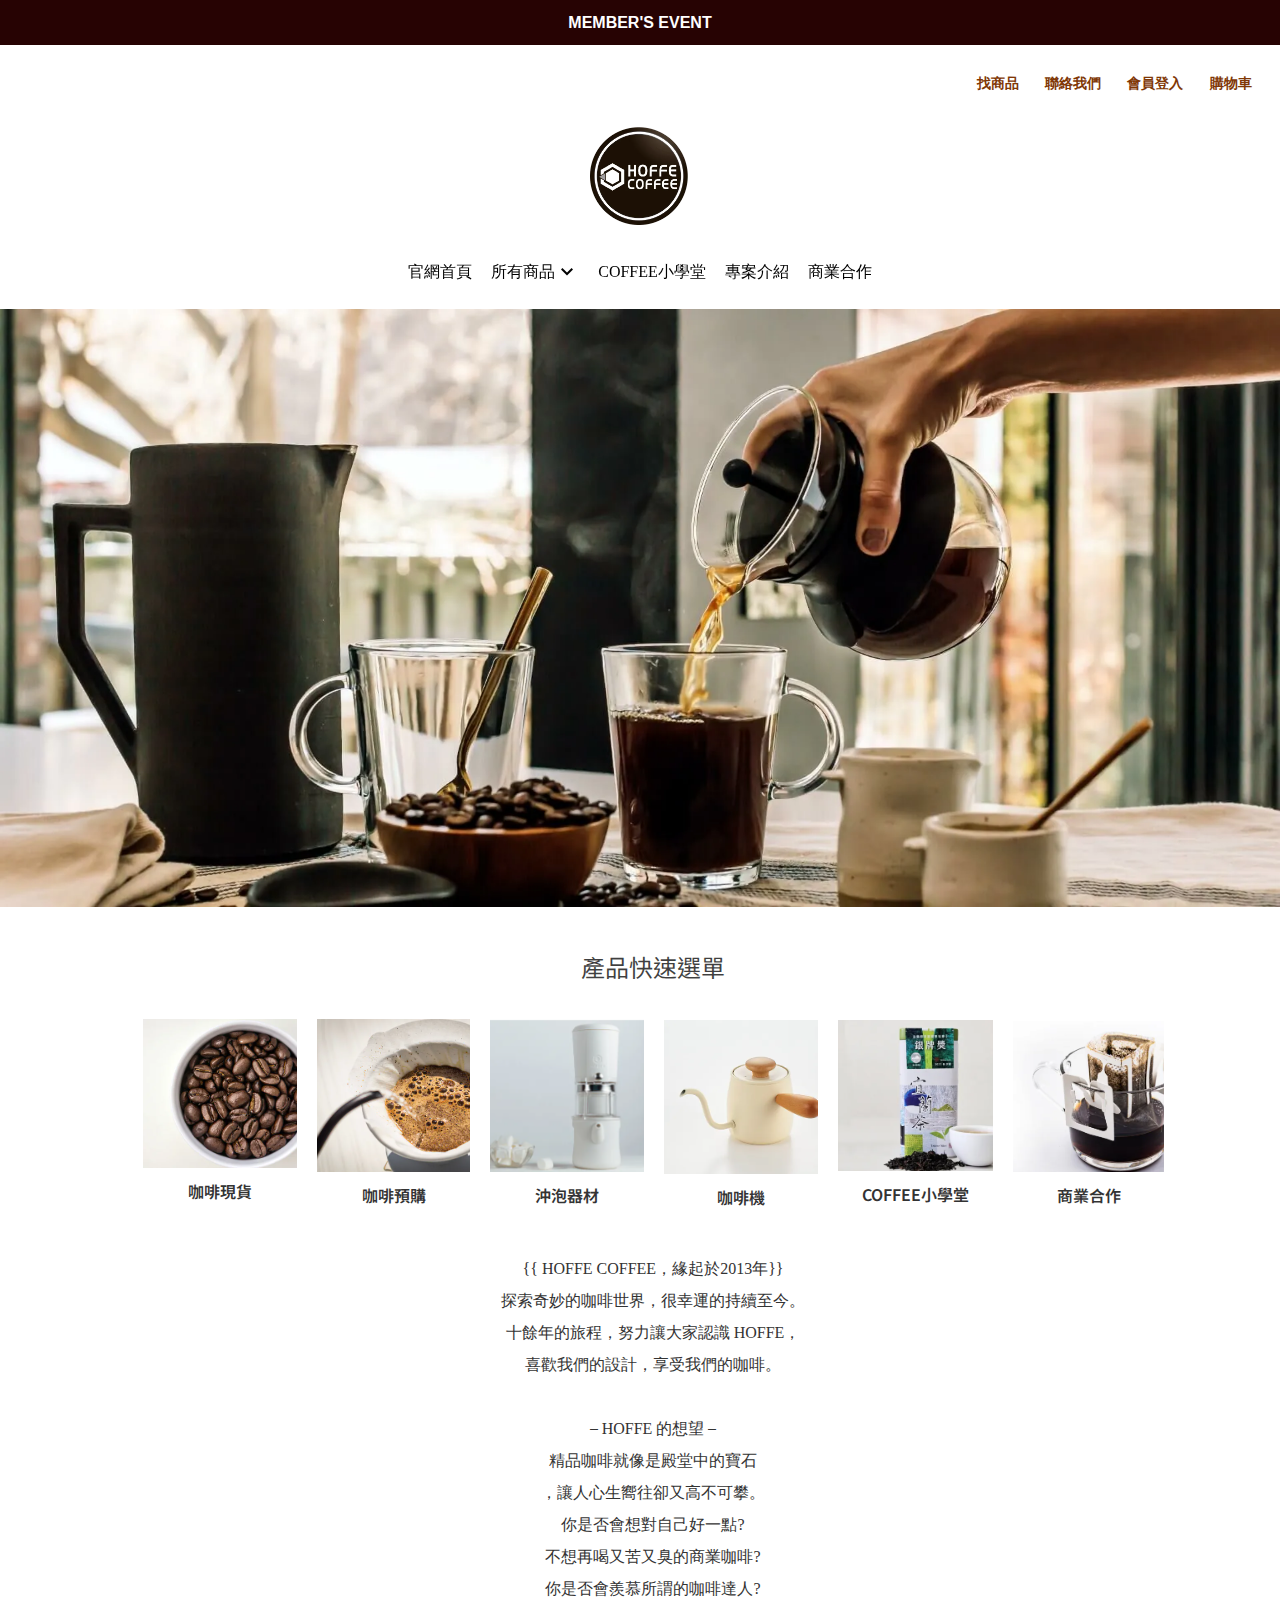
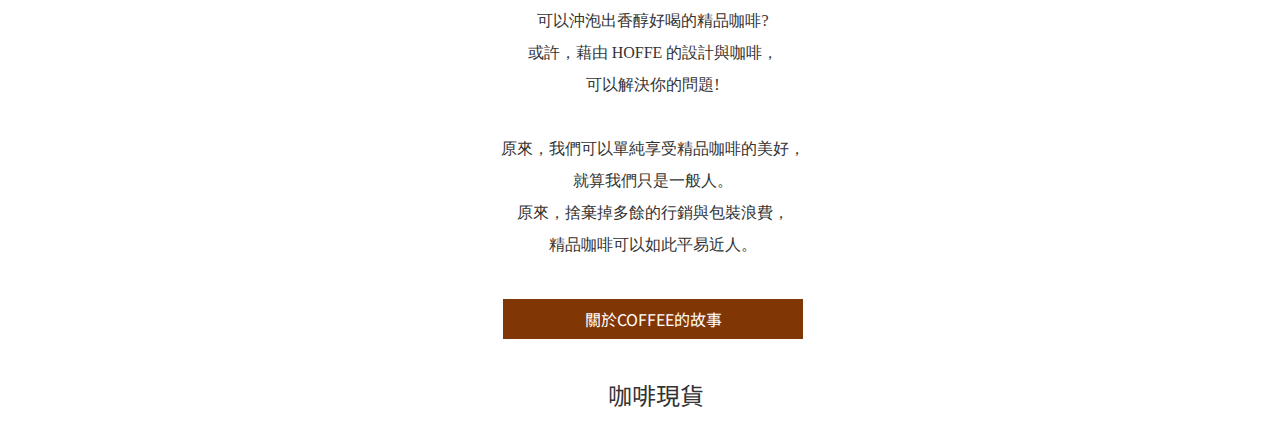
==== index.html @ bcc12827 "update" ====
<!DOCTYPE html>
<html lang="en">
<head>
  <meta charset="UTF-8">
  <meta name="viewport" content="width=device-width, initial-scale=1.0">
  <title>project</title>
  <link rel="stylesheet" href="css/reset.css">
  <link rel="stylesheet" href="css/index.css">
  <link rel="stylesheet" href="https://fonts.googleapis.com/css2?family=Material+Symbols+Outlined:opsz,wght,FILL,GRAD@20,400,0,0" />
  <link rel="preconnect" href="https://fonts.googleapis.com">
  <link rel="preconnect" href="https://fonts.gstatic.com" crossorigin>
  <link href="https://fonts.googleapis.com/css2?family=Noto+Sans+TC:wght@100..900&display=swap" rel="stylesheet">
</head>
<body>
  <div class="bannerInfo">
    <div class="infoBoxA">
    <div class="infoBox">
      <div class="text">
        <H1>
          <span class="textInfo">MEMBER'S EVENT</span>
        </H1>
      </div>
    </div>
</div>
  <div class="bannerContainer">
    <div class="textBox">
      <div class="text">
        <ul class="nav">
          <li>
            <a href="#">
              <span>找商品</span>
            </a>
          </li>
          <li>
            <a href="#">
              <span>聯絡我們</span>
            </a>
          </li>
          <li>
            <a href="#">
              <span>會員登入</span>
            </a>
          </li>
          <li>
            <a href="">
              <span>購物車</span>
            </a>
          </li>
        </ul>
      </div>
    </div>
</div>
<div class="logoContainer"><img src="img/logo.png"></div>
<section class="panels">
  <div class="sectionContainer">
     <ul class="drop-down-menu">
        <li><a href="#">官網首頁</a>
        </li>
        <li><a href="#">
          <span>所有商品</span>
          <span class="material-symbols-outlined">
            keyboard_arrow_down
          </span></a>
          <ul>
            <li><a href="#">咖啡現貨</a>
            </li>
            <li><a href="#">咖啡預購</a>
            </li>
            <li><a href="#">沖泡器材</a>
            </li>
            <li><a href="#">咖啡機</a>
            </li>
        </ul>
        </li>
        <li><a href="#">COFFEE小學堂</a>
        </li>
        <li><a href="#">專案介紹</a>
        </li>
        <li><a href="#">商業合作</a>
        </li>
    </ul>
  </div>
  <div class="carousel">
    <img id="displayedImage" src="img/2160x.webp" alt="圖片讀取中">
  </div>
  <section class="sectionCategory">
    <div class="categoryContainer">
      <h2 class="categoryTitle">產品快速選單</h2>
    </div>
    <div class="categoryItemContainer">
      <a class="categoryItem" href="">
        <div class="categoryItemLogo">
          <img src="/img/categoryLogo1.png">
          <p>咖啡現貨</p>
        </div>
      </a>
      <a class="categoryItem" href="">
        <div class="categoryItemLogo">
          <img src="/img/categoryLogo2.png">
          <p>咖啡預購</p>
        </div>
      </a>
      <a class="categoryItem" href="">
        <div class="categoryItemLogo">
          <img src="/img/categoryLogo3.png">
          <p>沖泡器材</p>
        </div>
      </a>
      <a class="categoryItem" href="">
        <div class="categoryItemLogo">
          <img src="/img/categoryLogo4.png">
          <p>咖啡機</p>
        </div>
      </a>
      <a class="categoryItem" href="">
        <div class="categoryItemLogo">
          <img src="/img/categoryLogo5.png">
          <p>COFFEE小學堂</p>
        </div>
      </a>
      <a class="categoryItem" href="">
        <div class="categoryItemLogo">
          <img src="/img/categoryLogo6.png">
          <p>商業合作</p>
        </div>
      </a>
    </div>
  </section>
  <section class="sectionCategory">
    <div class="text">
      <p>
        {{ HOFFE COFFEE，緣起於2013年}}
      </p>
      <p>
        探索奇妙的咖啡世界，很幸運的持續至今。
      </p>
      <p>十餘年的旅程，努力讓大家認識 HOFFE，</p>
      <p>喜歡我們的設計，享受我們的咖啡。</p>
      <p>&nbsp</p>
      <p>
        <strong>
        ⎯ HOFFE 的想望 ⎯
        </strong>
    </p>
      <p>精品咖啡就像是殿堂中的寶石</p>
      <p>，讓人心生嚮往卻又高不可攀。</p>
      <p>你是否會想對自己好一點?</p>
      <p>不想再喝又苦又臭的商業咖啡?</p>
      <p>你是否會羨慕所謂的咖啡達人?</p>
      <p>可以沖泡出香醇好喝的精品咖啡?</p>
      <p>或許，藉由 HOFFE 的設計與咖啡，</p>
      <p>可以解決你的問題!</p>
      <p>&nbsp</p>
      <p>原來，我們可以單純享受精品咖啡的美好，</p>
      <p>就算我們只是一般人。</p>
      <p>原來，捨棄掉多餘的行銷與包裝浪費，</p>
      <p>精品咖啡可以如此平易近人。</p>
    </div>
    <div class="textButtonContainer">
      <a class="textButton"
      href="https://www.hoffecoffee.com/pages/about-hoffe-coffee">
        關於COFFEE的故事
      </a>
    </div>
  </section>
  <section class="sectionProduct">
    <p class="productTitle">
      咖啡現貨
    </p>
  </section>
</section>
<script src="js/func01.js"></script>
</body>
</html>
---- css/index.css ----
body{
  color:var(--page-text, #333);
  font-size:calc(16px * var(--font-size-paragraph, 1));
  box-sizing: border-box;
}
.bannerContainer{
  background-color: white;
  width:100%;
  display: flex;
  align-items: center;
}
.bannerBox{
  width:100%;
  height:70%;
  display: flex;
  justify-content: center;   
  align-items: center;
}
.infoBox{
    position: fixed;
    width:100%;
    height: 5vh;
    display: flex;
    justify-content: center;   
    align-items: center;
    background-color: #270303;
}
.infoBoxA{
    width:100%;
    height: 5vh;
    display: flex;
    justify-content: center;   
    align-items: center;
    background-color: #270303;
}
.textBox{
  width:100%;
  height:70%;
  display: flex;
  justify-content: end;   
  align-items: center;
}
.text{
  text-align: center;
}
.textInfo{
  color:white;
  font-size: 1em;
  font-weight: 700;
  font-family: 'arial', sans-serif;
}
H1{
  margin-block-start: 0.67em;
  margin-block-end: 0.67em;
}
H2{
  margin-block-start: 0.67em;
  margin-block-end: 0.67em;
}
.textA{
  color:#999999;
  font-size: 3.5em;
  font-weight: 700;
  font-family: 'arial', sans-serif;
}
.textB{
  color:#ff8b00;
  font-family: 'arial', sans-serif;
  font-size: 2.9em;
  font-weight: 700;
}
.panels{
display: flex;
flex-direction: column;
}
.sectionContainer{
  padding:1em 0em;
  width: 100%;
  display: flex;
  justify-content: center;
  align-items: center;
}
.nav{
  display: flex;
}
.nav>li>a{
  padding: 0 0.75em;
  line-height: 2.5em;
  font-size:1.1em;
  font-weight: 700;
  color: rgba(102, 102, 102, 0.85);
  text-decoration:none;
}
.nav>li>a>span:hover{
  color:rgb(202, 138, 0);
}
#displayedImage{
  display: flex;
  justify-content: center;
  background-color: rgb(66, 36, 36);
  width:100%;
  height:100%;
}
.text > p{
  margin-bottom: 1em;
}
.nav>li>a>span{
  color: #803705;
  font-size:14px;
}
.logoContainer{
  text-align: center;
}
.iconContainer{
  display: flex;
  align-items: center;
}
.drop-down-menu{
  width:100%;
  height:70%;
  display: flex;
  justify-content: center;   
  align-items: center;
}
.drop-down-menu>li>a{
  padding:0.6em;
  color:black;
  display: flex;
  align-items: center;
}
.drop-down-menu>li>a:hover{
  color:#803705;
}
ul.drop-down-menu ul {
  width:100%;
  opacity: 0;
  position: absolute; 
  background-color: white;
  padding: 20px;
  line-height:2.5em;
  max-height: 0;
  transition: 0.3s;
}
ul.drop-down-menu li {
  position: relative; 
}
ul.drop-down-menu li:hover > ul {
  opacity: 1;
  max-height: 300px;
}
.sectionCategory{
  width: 100%;
  display:flex;
  flex-direction: column;
  padding:13px;
}
.categoryContainer{
  padding:15px 15px 5px 15px;
}
.categoryTitle{
  text-align: center;
  font-family: "Noto Sans TC", sans-serif;
  font-size: 24px;
  font-weight:400;
  margin: 20px;
  color: rgba(0, 0, 0, 0.753);
}
.categoryItemContainer{
  box-sizing: border-box;
  width:100%;
  display:flex;
  justify-content: center;
  margin: auto;
  padding:5px;
}
.categoryItemContainer > a{
  padding:10px;
}
.categoryItemLogo{
  display: flex;
  flex-direction: column;
  text-align: center;
}
.categoryItemLogo > p{
  padding:15px 0px 0px;
  font-family: "Noto Sans TC", sans-serif;
  font-weight:600;
}
.text{
  display: flex;
  justify-content: center;
  flex-direction: column;
  padding:15px;
}
.textButtonContainer{
  display:flex;
  justify-content: center;
  padding:15px;
}
.textButton{
  display:flex;
  justify-content: center;
  background-color: #803705;
  color: white;
  width:300px;
  height:40px;
  align-items: center;
  cursor: pointer;
  font-family: "Noto Sans TC", sans-serif;
  font-size: calc(1rem * var(--font-size-paragraph, 1));
}
.textButton:hover{
  background-color: white;
  border: 1px solid #803705;
  color: #803705;
  cursor: pointer;
  font-family: "Noto Sans TC", sans-serif;
}
.sectionProduct{
  display: flex;
  justify-content: center;
}
.productTitle{
  font-family: "Noto Sans TC", sans-serif;
  font-size: calc(1.5rem * var(--font-size-title, 1));
  display: flex;
  align-items: center;
}
.sectionProduct{
  padding:1em 1em;
  width: 100%;
  display: flex;
  align-items: center;
}
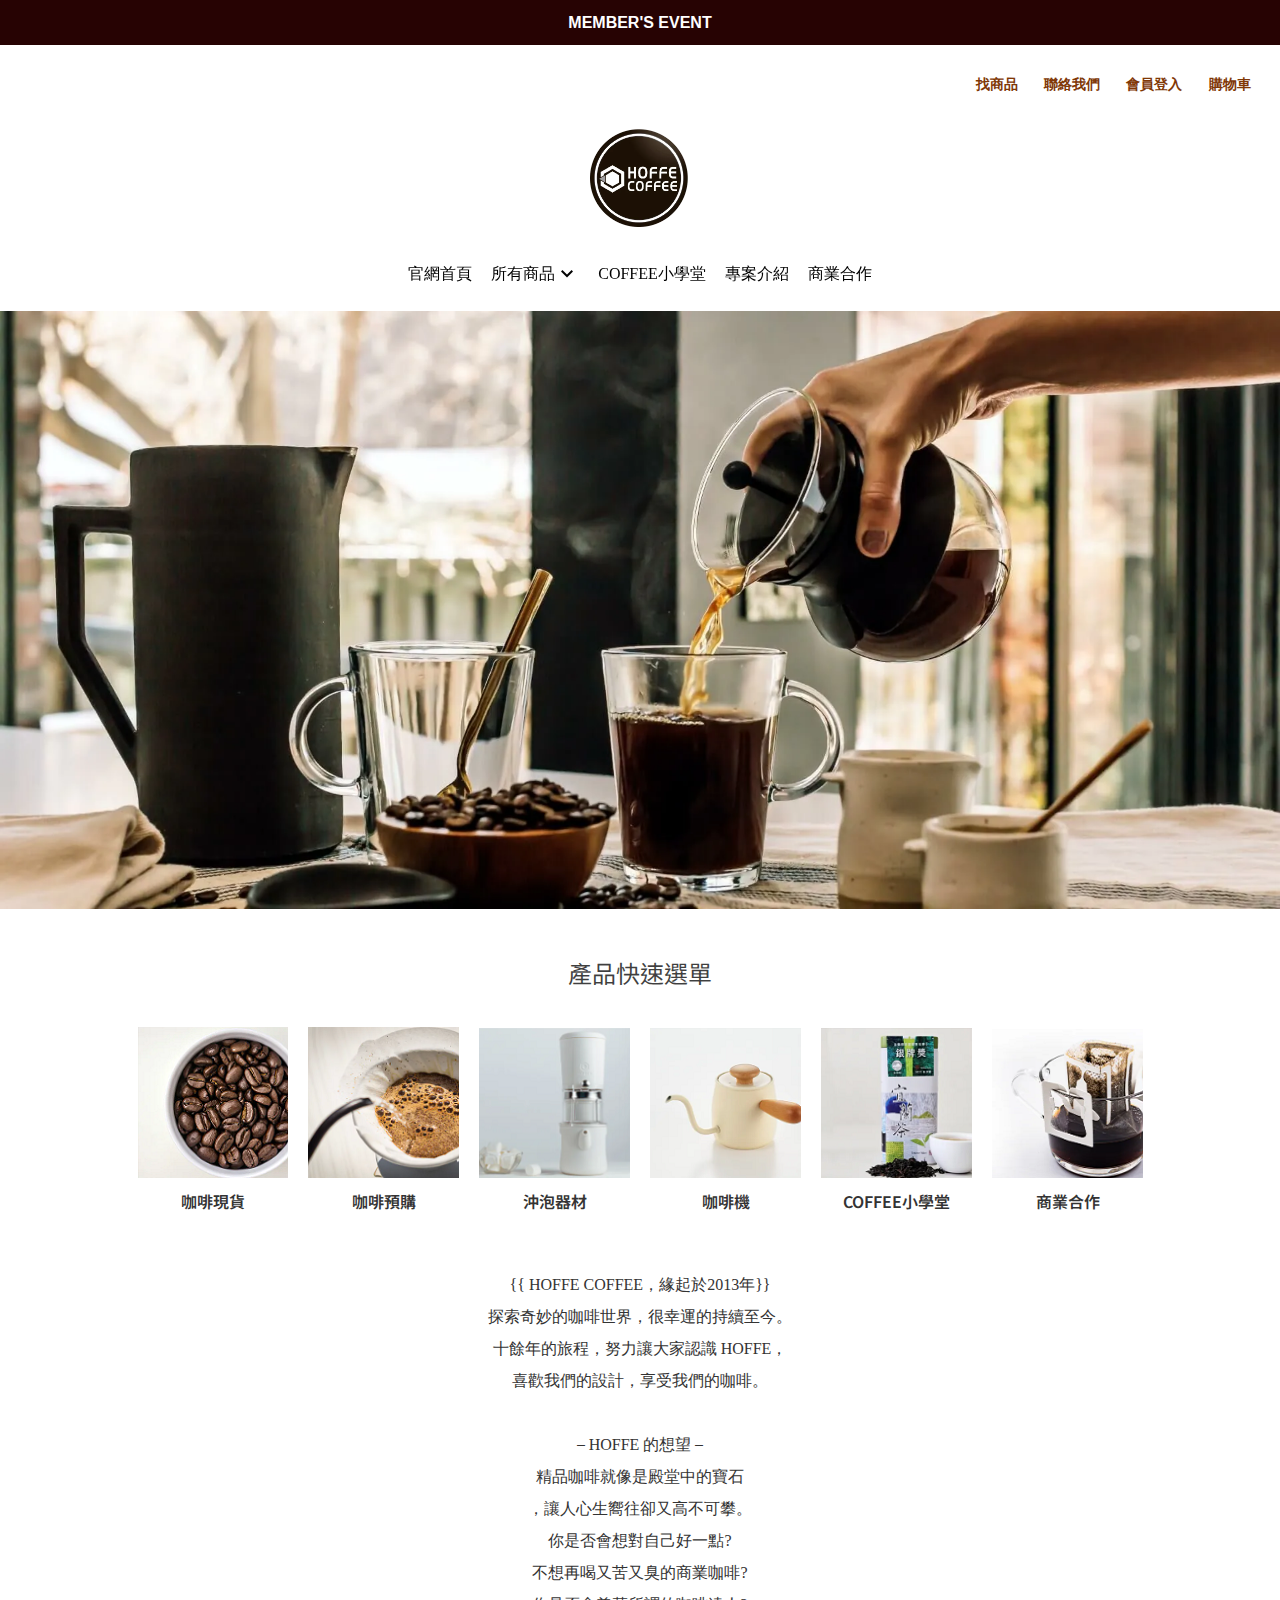
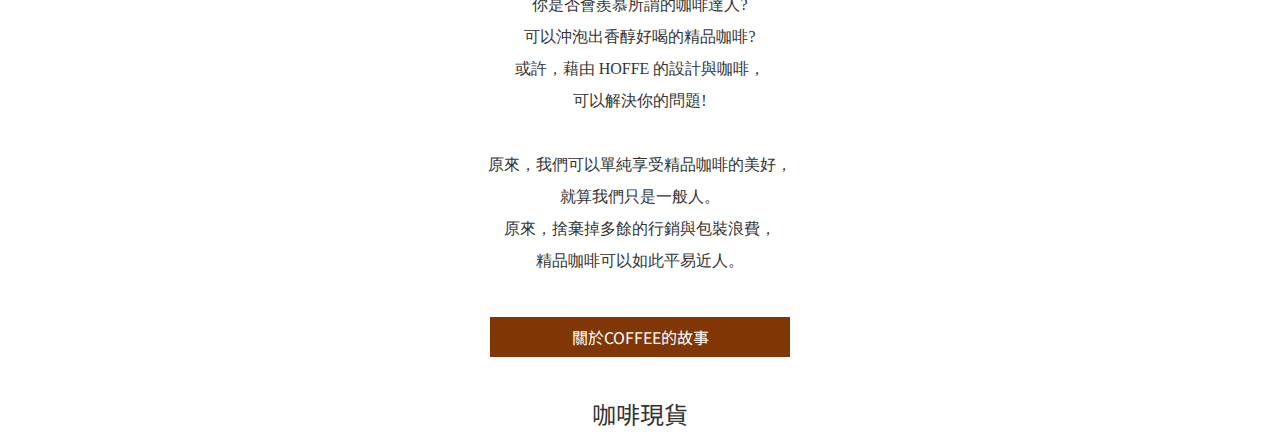
==== commit 2441e163: "update" ====
--- a/index.html
+++ b/index.html
@@ -12,8 +12,7 @@
   <link href="https://fonts.googleapis.com/css2?family=Noto+Sans+TC:wght@100..900&display=swap" rel="stylesheet">
 </head>
 <body>
-  <div class="bannerInfo">
-    <div class="infoBoxA">
+    <div class="bannerInfo">
     <div class="infoBox">
       <div class="text">
         <H1>
--- a/css/index.css
+++ b/css/index.css
@@ -1,7 +1,9 @@
+* {
+  box-sizing: border-box;
+}
 body{
   color:var(--page-text, #333);
   font-size:calc(16px * var(--font-size-paragraph, 1));
-  box-sizing: border-box;
 }
 .bannerContainer{
   background-color: white;
@@ -16,22 +18,22 @@
   justify-content: center;   
   align-items: center;
 }
+.bannerInfo{
+  width:100%;
+  height: 5vh;
+  display: flex;
+  justify-content: center;   
+  align-items: center;
+  background-color: #270303;
+}
 .infoBox{
-    position: fixed;
-    width:100%;
-    height: 5vh;
-    display: flex;
-    justify-content: center;   
-    align-items: center;
-    background-color: #270303;
-}
-.infoBoxA{
-    width:100%;
-    height: 5vh;
-    display: flex;
-    justify-content: center;   
-    align-items: center;
-    background-color: #270303;
+  width:100%;
+  position: fixed;
+  height: 5vh;
+  display: flex;
+  justify-content: center;   
+  align-items: center;
+  background-color: #270303;
 }
 .textBox{
   width:100%;
@@ -155,23 +157,22 @@
   padding:13px;
 }
 .categoryContainer{
-  padding:15px 15px 5px 15px;
+  padding-top:15px;
 }
 .categoryTitle{
   text-align: center;
   font-family: "Noto Sans TC", sans-serif;
   font-size: 24px;
   font-weight:400;
-  margin: 20px;
+  margin-top: 1em;
   color: rgba(0, 0, 0, 0.753);
 }
 .categoryItemContainer{
-  box-sizing: border-box;
   width:100%;
   display:flex;
   justify-content: center;
   margin: auto;
-  padding:5px;
+  padding:1em;
 }
 .categoryItemContainer > a{
   padding:10px;
@@ -180,6 +181,14 @@
   display: flex;
   flex-direction: column;
   text-align: center;
+  width: 100%;
+  height: 100%;
+}
+.categoryItemLogo >img{
+  width:100%;
+  height: 100%;
+  object-fit: cover;
+  object-position: center center;
 }
 .categoryItemLogo > p{
   padding:15px 0px 0px;
@@ -190,12 +199,12 @@
   display: flex;
   justify-content: center;
   flex-direction: column;
-  padding:15px;
+  padding:1em;
 }
 .textButtonContainer{
   display:flex;
   justify-content: center;
-  padding:15px;
+  padding:1em;
 }
 .textButton{
   display:flex;
@@ -231,4 +240,30 @@
   width: 100%;
   display: flex;
   align-items: center;
+}
+@media (max-width: 768px){
+body{
+    color:var(--page-text, #333);
+    font-size:calc(12px * var(--font-size-paragraph, 1));
+}
+.categoryItemContainer{
+  display:grid;
+  grid-template-columns: 30% 30% 30%;
+  margin: auto;
+  padding:1em;
+}
+.categoryItemContainer > a{
+  padding:0px;
+}
+}
+@media (max-width: 991px){
+}
+@media (max-width: 1200px){
+.categoryItemLogo{
+    display: flex;
+    flex-direction: column;
+    text-align: center;
+    width: 80%;
+    height: 80%;
+  }
 }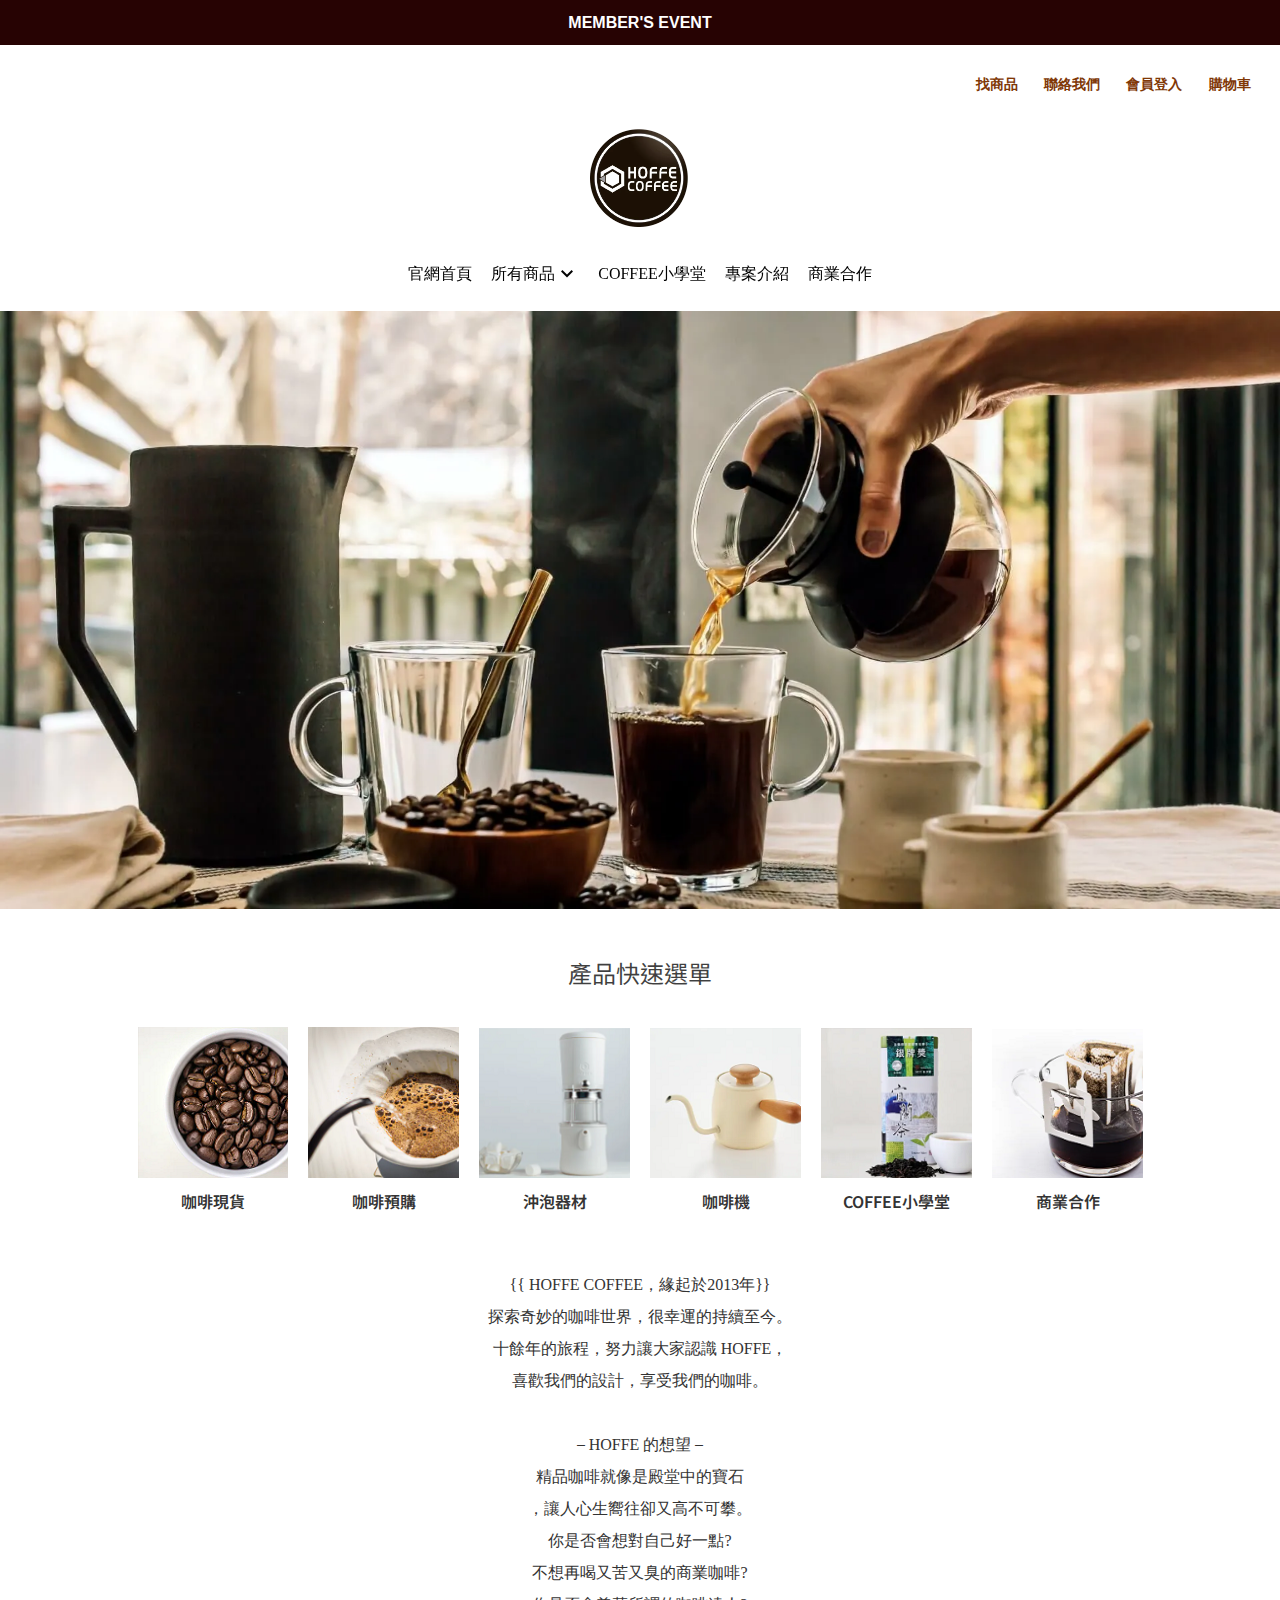
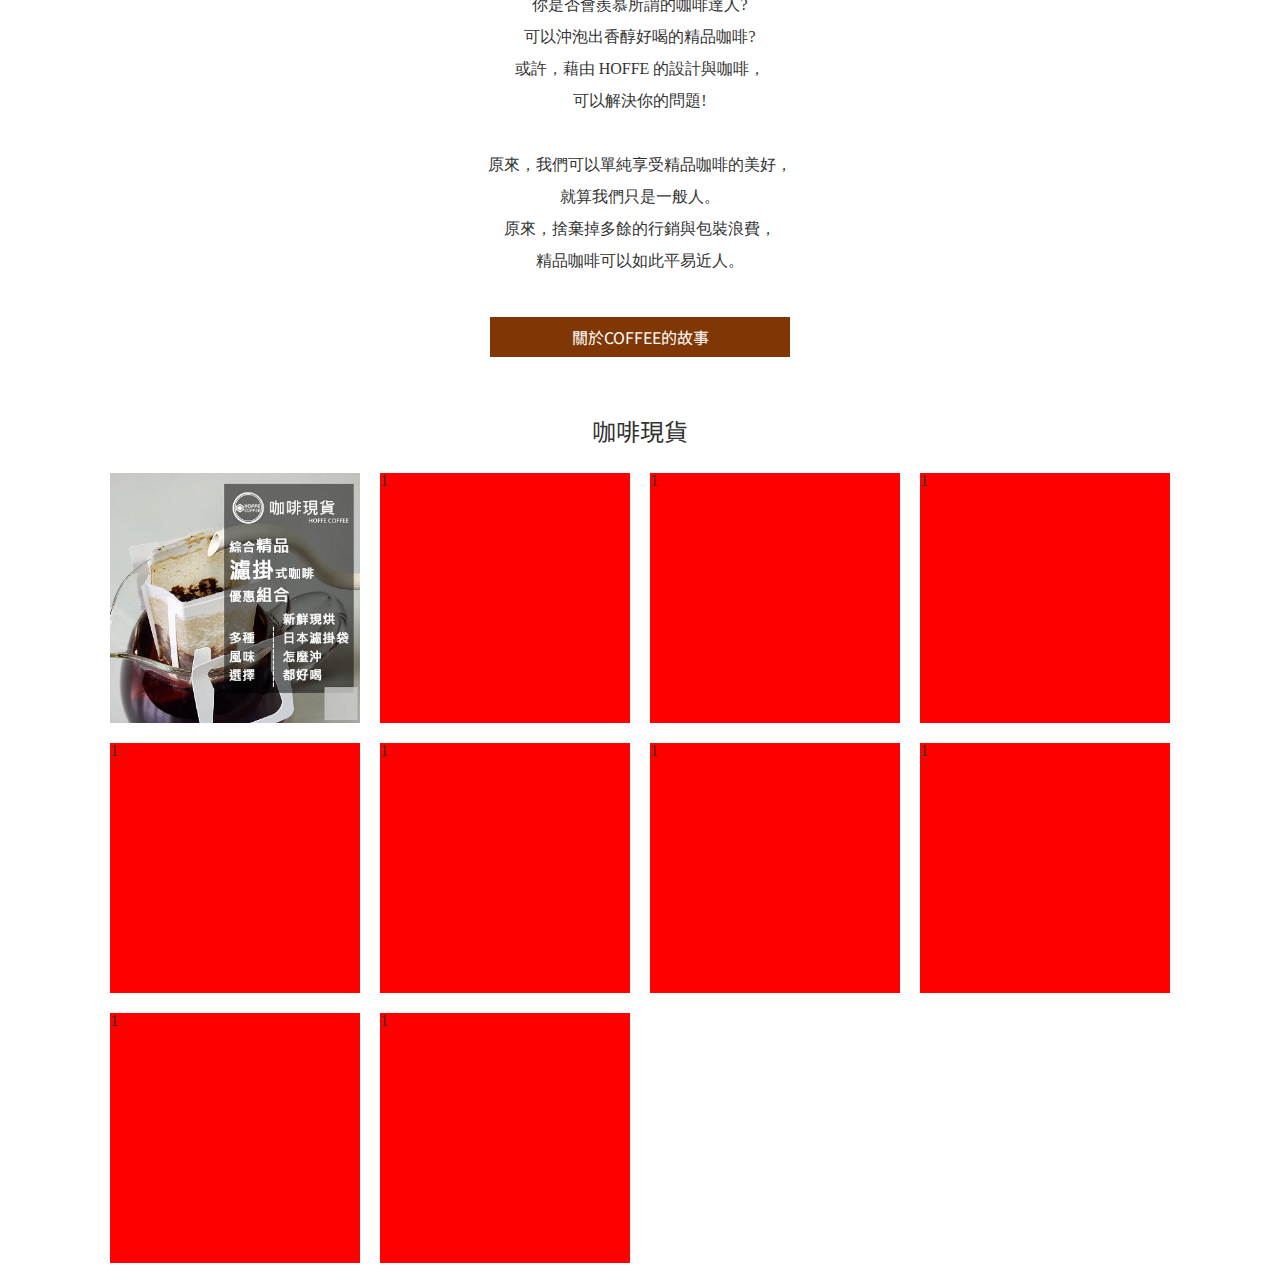
==== commit a4adc80e: "update" ====
--- a/index.html
+++ b/index.html
@@ -89,37 +89,37 @@
     <div class="categoryItemContainer">
       <a class="categoryItem" href="">
         <div class="categoryItemLogo">
-          <img src="/img/categoryLogo1.png">
+          <img src="img/categoryLogo1.png">
           <p>咖啡現貨</p>
         </div>
       </a>
       <a class="categoryItem" href="">
         <div class="categoryItemLogo">
-          <img src="/img/categoryLogo2.png">
+          <img src="img/categoryLogo2.png">
           <p>咖啡預購</p>
         </div>
       </a>
       <a class="categoryItem" href="">
         <div class="categoryItemLogo">
-          <img src="/img/categoryLogo3.png">
+          <img src="img/categoryLogo3.png">
           <p>沖泡器材</p>
         </div>
       </a>
       <a class="categoryItem" href="">
         <div class="categoryItemLogo">
-          <img src="/img/categoryLogo4.png">
+          <img src="img/categoryLogo4.png">
           <p>咖啡機</p>
         </div>
       </a>
       <a class="categoryItem" href="">
         <div class="categoryItemLogo">
-          <img src="/img/categoryLogo5.png">
+          <img src="img/categoryLogo5.png">
           <p>COFFEE小學堂</p>
         </div>
       </a>
       <a class="categoryItem" href="">
         <div class="categoryItemLogo">
-          <img src="/img/categoryLogo6.png">
+          <img src="img/categoryLogo6.png">
           <p>商業合作</p>
         </div>
       </a>
@@ -166,6 +166,21 @@
     <p class="productTitle">
       咖啡現貨
     </p>
+    <div class="productList">
+      <div class="productItem">
+        <img src="/img/product1.png">
+      </div>
+      <div class="productItem">1</div>
+      <div class="productItem">1</div>
+      <div class="productItem">1</div>
+      <div class="productItem">1</div>
+      <div class="productItem">1</div>
+      <div class="productItem">1</div>
+      <div class="productItem">1</div>
+      <div class="productItem">1</div>
+      <div class="productItem">1</div>
+    </div>
+
   </section>
 </section>
 <script src="js/func01.js"></script>
--- a/css/index.css
+++ b/css/index.css
@@ -234,12 +234,33 @@
   font-size: calc(1.5rem * var(--font-size-title, 1));
   display: flex;
   align-items: center;
+  padding:20px;
 }
 .sectionProduct{
   padding:1em 1em;
   width: 100%;
   display: flex;
   align-items: center;
+  flex-direction: column;
+  padding:13px;
+}
+.productList{
+  max-width: 1080px;;
+  margin:auto;
+  display:flex;
+  flex-direction: row;
+  flex-wrap:wrap;
+}
+.productItem{
+  width:250px;
+  background-color: red;
+  height: 250px;
+  margin:10px;
+  cursor: pointer;
+}
+.productItem > img {
+  width:100%;
+  height: 100%;
 }
 @media (max-width: 768px){
 body{
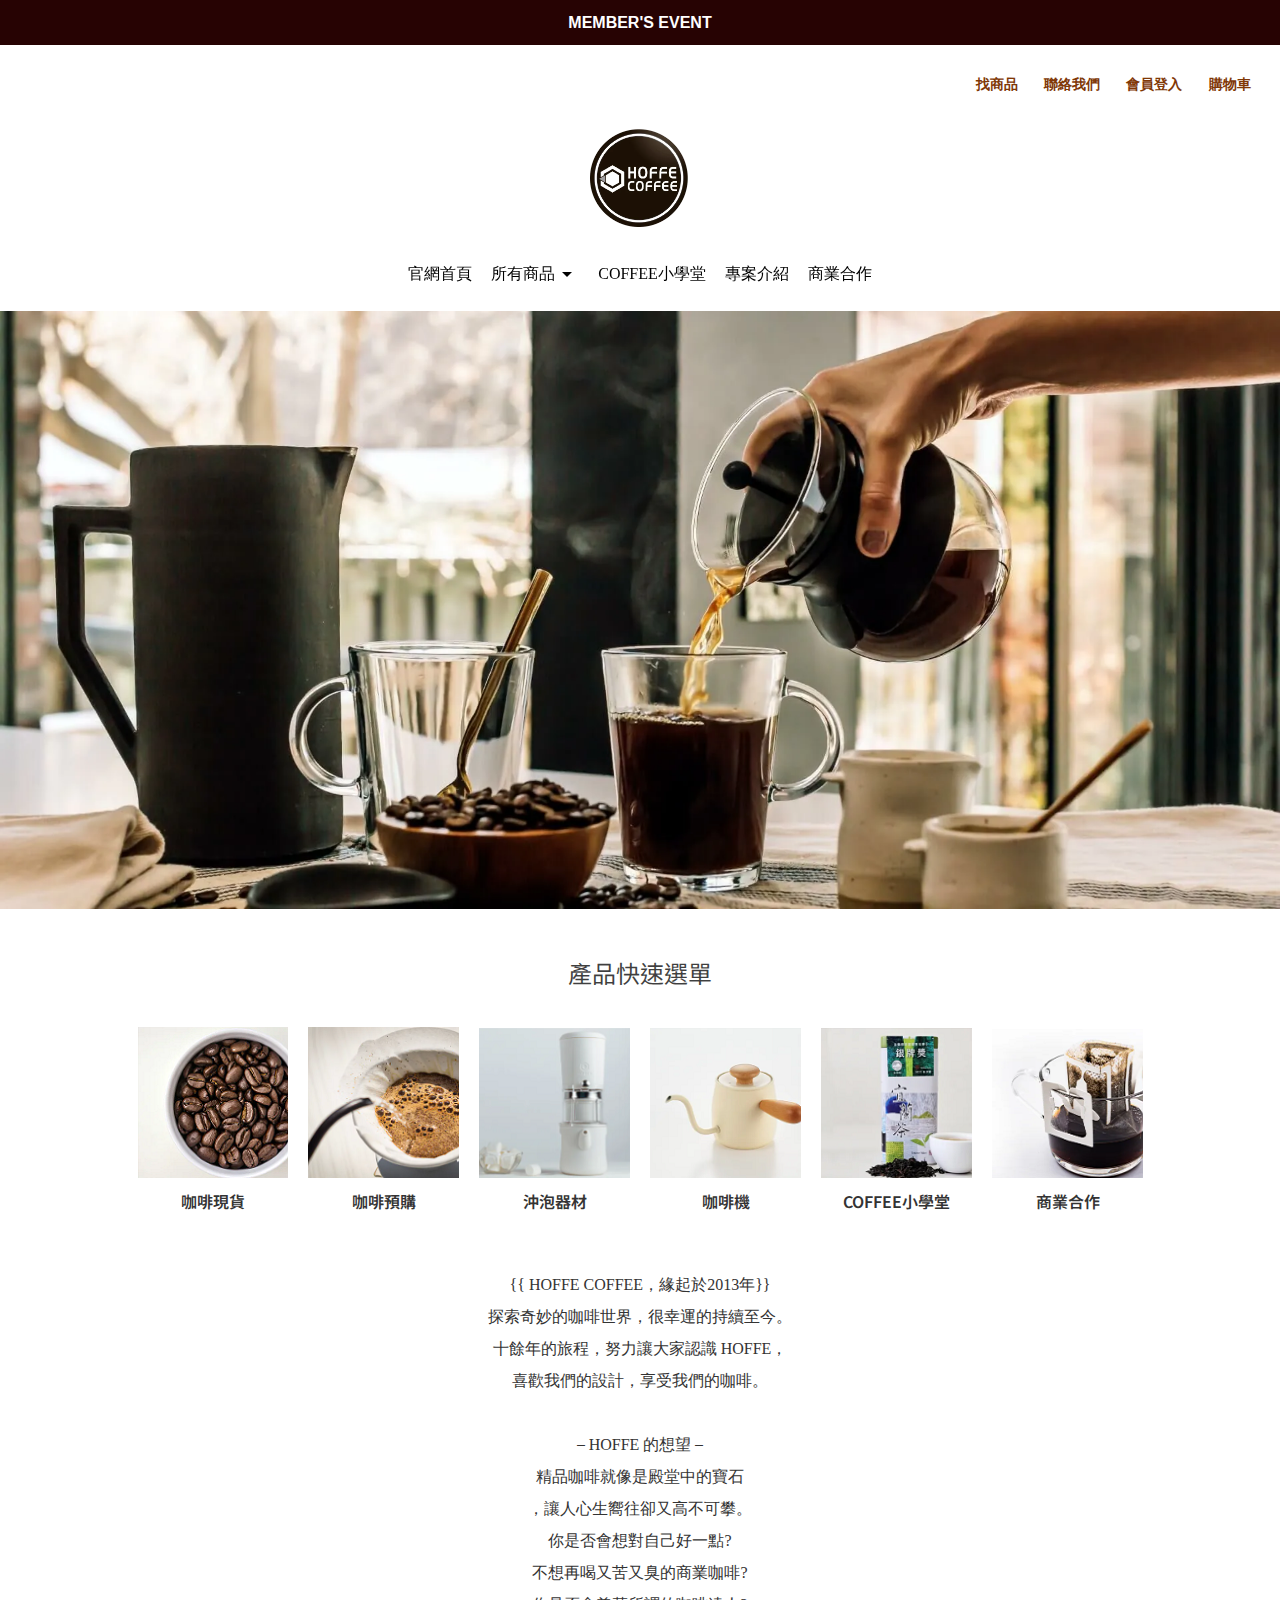
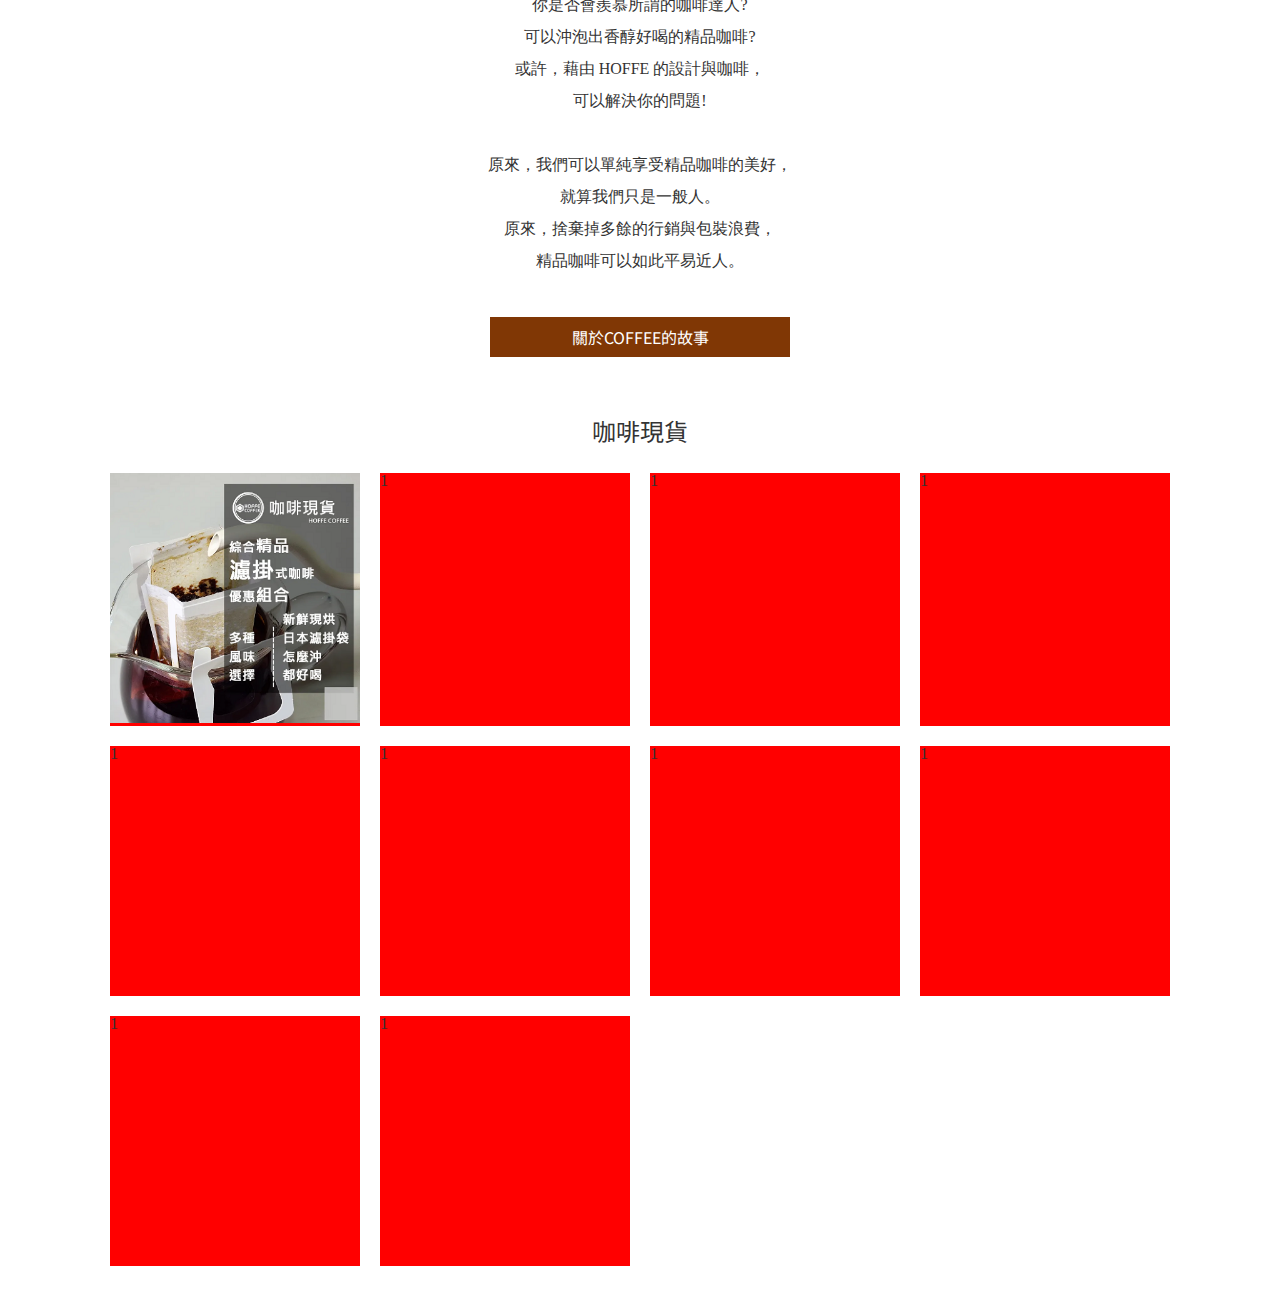
==== commit e50be71d: "update" ====
--- a/index.html
+++ b/index.html
@@ -6,7 +6,7 @@
   <title>project</title>
   <link rel="stylesheet" href="css/reset.css">
   <link rel="stylesheet" href="css/index.css">
-  <link rel="stylesheet" href="https://fonts.googleapis.com/css2?family=Material+Symbols+Outlined:opsz,wght,FILL,GRAD@20,400,0,0" />
+  <link rel="stylesheet" href="https://fonts.googleapis.com/css2?family=Material+Symbols+Outlined:opsz,wght,FILL,GRAD@20..48,100..700,0..1,-50..200" />
   <link rel="preconnect" href="https://fonts.googleapis.com">
   <link rel="preconnect" href="https://fonts.gstatic.com" crossorigin>
   <link href="https://fonts.googleapis.com/css2?family=Noto+Sans+TC:wght@100..900&display=swap" rel="stylesheet">
@@ -57,9 +57,9 @@
         </li>
         <li><a href="#">
           <span>所有商品</span>
-          <span class="material-symbols-outlined">
-            keyboard_arrow_down
-          </span></a>
+          <span class="material-symbols-outlined"id="drop-down-icon">
+            arrow_drop_down
+            </span></a>
           <ul>
             <li><a href="#">咖啡現貨</a>
             </li>
--- a/css/index.css
+++ b/css/index.css
@@ -245,18 +245,18 @@
   padding:13px;
 }
 .productList{
-  max-width: 1080px;;
-  margin:auto;
-  display:flex;
-  flex-direction: row;
-  flex-wrap:wrap;
+  width: 90vw;
+  max-width: 1080px;
+  margin: auto;
+  display: flex;
+  flex-wrap: wrap;
 }
 .productItem{
-  width:250px;
+  width: calc(25% - 20px);
   background-color: red;
-  height: 250px;
   margin:10px;
   cursor: pointer;
+  aspect-ratio: 1;
 }
 .productItem > img {
   width:100%;
@@ -266,6 +266,16 @@
 body{
     color:var(--page-text, #333);
     font-size:calc(12px * var(--font-size-paragraph, 1));
+}
+.drop-down-menu>li>a{
+  padding:0.6em;
+  color:black;
+  display: flex;
+  align-items: center;
+}
+
+#drop-down-icon{
+  font-size: 16px;
 }
 .categoryItemContainer{
   display:grid;
@@ -276,6 +286,10 @@
 .categoryItemContainer > a{
   padding:0px;
 }
+.categoryItemLogo > p {
+  padding: 5px 0px 0px;
+  font-family: "Noto Sans TC", sans-serif;
+  font-weight: 400;
 }
 @media (max-width: 991px){
 }
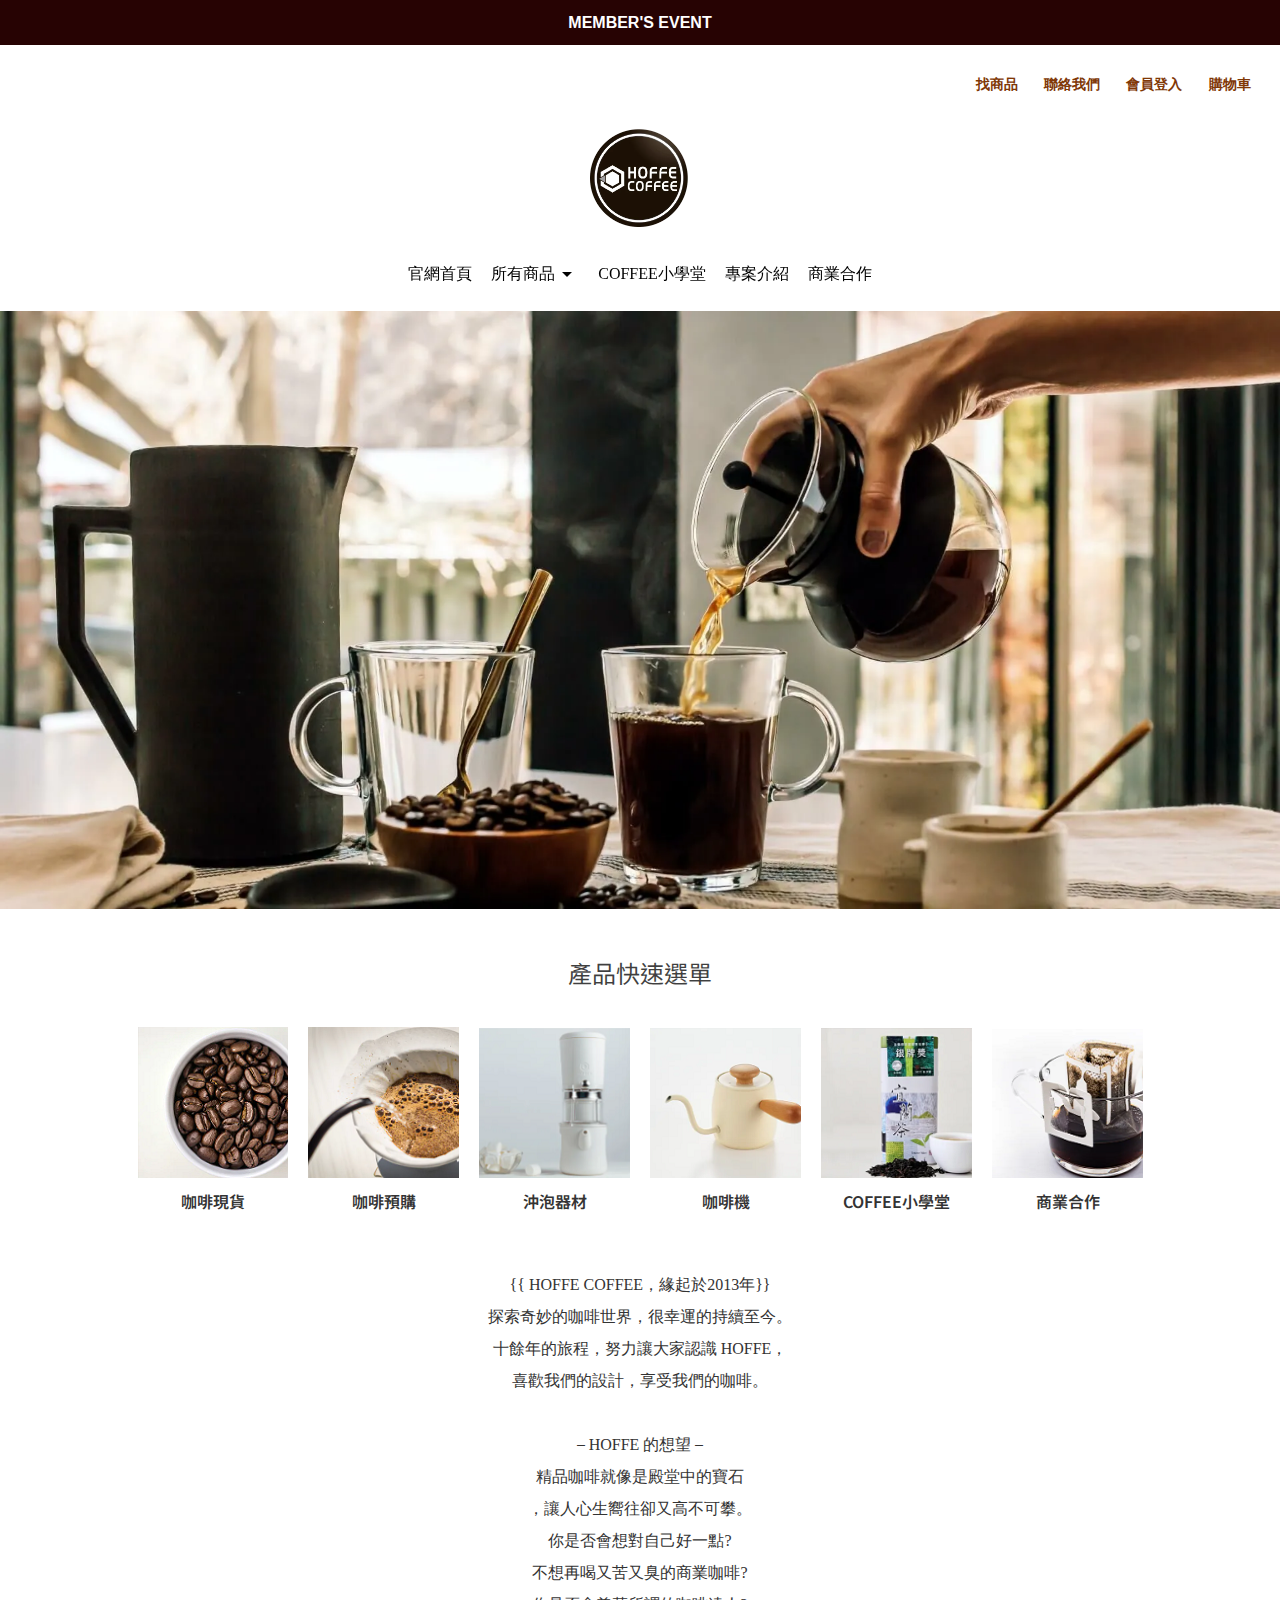
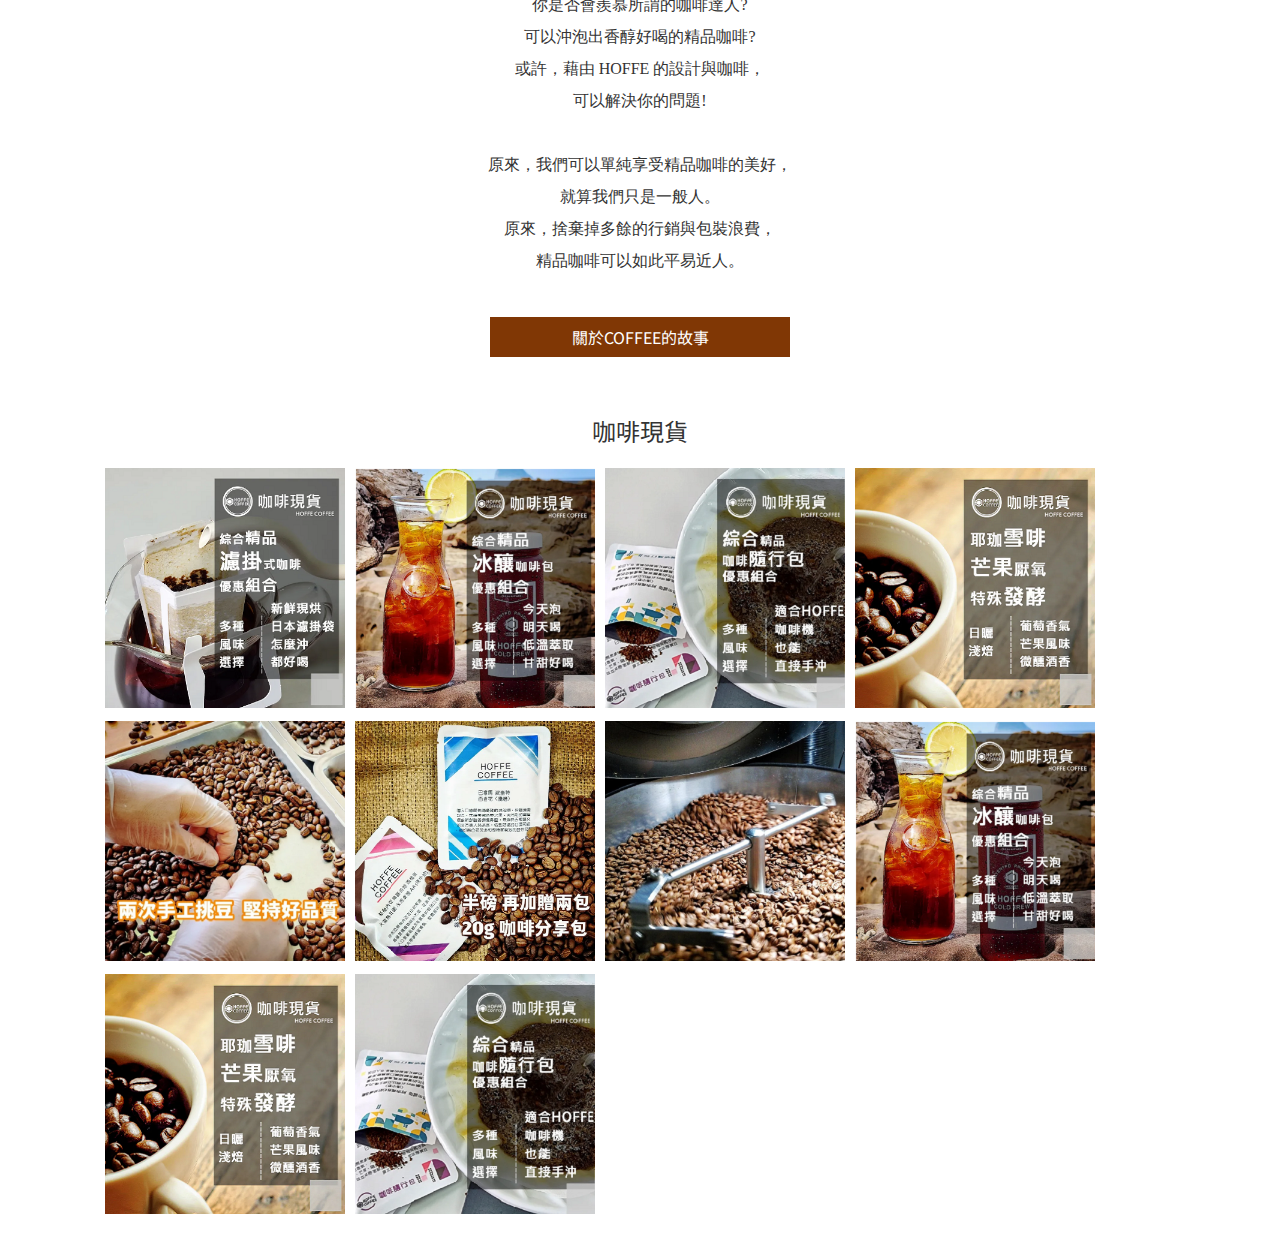
==== commit 2fc34ea2: "update" ====
--- a/index.html
+++ b/index.html
@@ -168,17 +168,35 @@
     </p>
     <div class="productList">
       <div class="productItem">
-        <img src="/img/product1.png">
-      </div>
-      <div class="productItem">1</div>
-      <div class="productItem">1</div>
-      <div class="productItem">1</div>
-      <div class="productItem">1</div>
-      <div class="productItem">1</div>
-      <div class="productItem">1</div>
-      <div class="productItem">1</div>
-      <div class="productItem">1</div>
-      <div class="productItem">1</div>
+        <img src="img/product1.png">
+      </div>
+      <div class="productItem">
+        <img src="img/product2.png">
+      </div>
+      <div class="productItem">
+        <img src="img/product3.png">
+      </div>
+      <div class="productItem">
+        <img src="img/product4.png">
+      </div>
+      <div class="productItem">
+        <img src="img/product5.png">
+      </div>
+      <div class="productItem">
+        <img src="img/product6.png">
+      </div>
+      <div class="productItem">
+        <img src="img/product7.png">
+      </div>
+      <div class="productItem">
+        <img src="img/product2.png">
+      </div>
+      <div class="productItem">
+        <img src="img/product4.png">
+      </div>
+      <div class="productItem">
+        <img src="img/product3.png">
+      </div>
     </div>
 
   </section>
--- a/css/index.css
+++ b/css/index.css
@@ -253,8 +253,7 @@
 }
 .productItem{
   width: calc(25% - 20px);
-  background-color: red;
-  margin:10px;
+  padding:5px;
   cursor: pointer;
   aspect-ratio: 1;
 }
@@ -267,10 +266,20 @@
     color:var(--page-text, #333);
     font-size:calc(12px * var(--font-size-paragraph, 1));
 }
+.sectionContainer{
+  padding:1em 1em;
+}
+.drop-down-menu>li>{
+  padding:1em;
+  color:black;
+  align-items: center;
+}
 .drop-down-menu>li>a{
-  padding:0.6em;
+  padding:0.2em;
+}
+.drop-down-menu>li>ul{
+  padding:1em;
   color:black;
-  display: flex;
   align-items: center;
 }
 
@@ -284,21 +293,19 @@
   padding:1em;
 }
 .categoryItemContainer > a{
-  padding:0px;
+  padding:0.3em;
 }
 .categoryItemLogo > p {
   padding: 5px 0px 0px;
   font-family: "Noto Sans TC", sans-serif;
   font-weight: 400;
 }
-@media (max-width: 991px){
-}
-@media (max-width: 1200px){
-.categoryItemLogo{
-    display: flex;
-    flex-direction: column;
-    text-align: center;
-    width: 80%;
-    height: 80%;
-  }
+.productList{
+  display: flex;
+  justify-content: center;
+}
+.productItem {
+  width: calc(50% - 30px);
+}
+
 }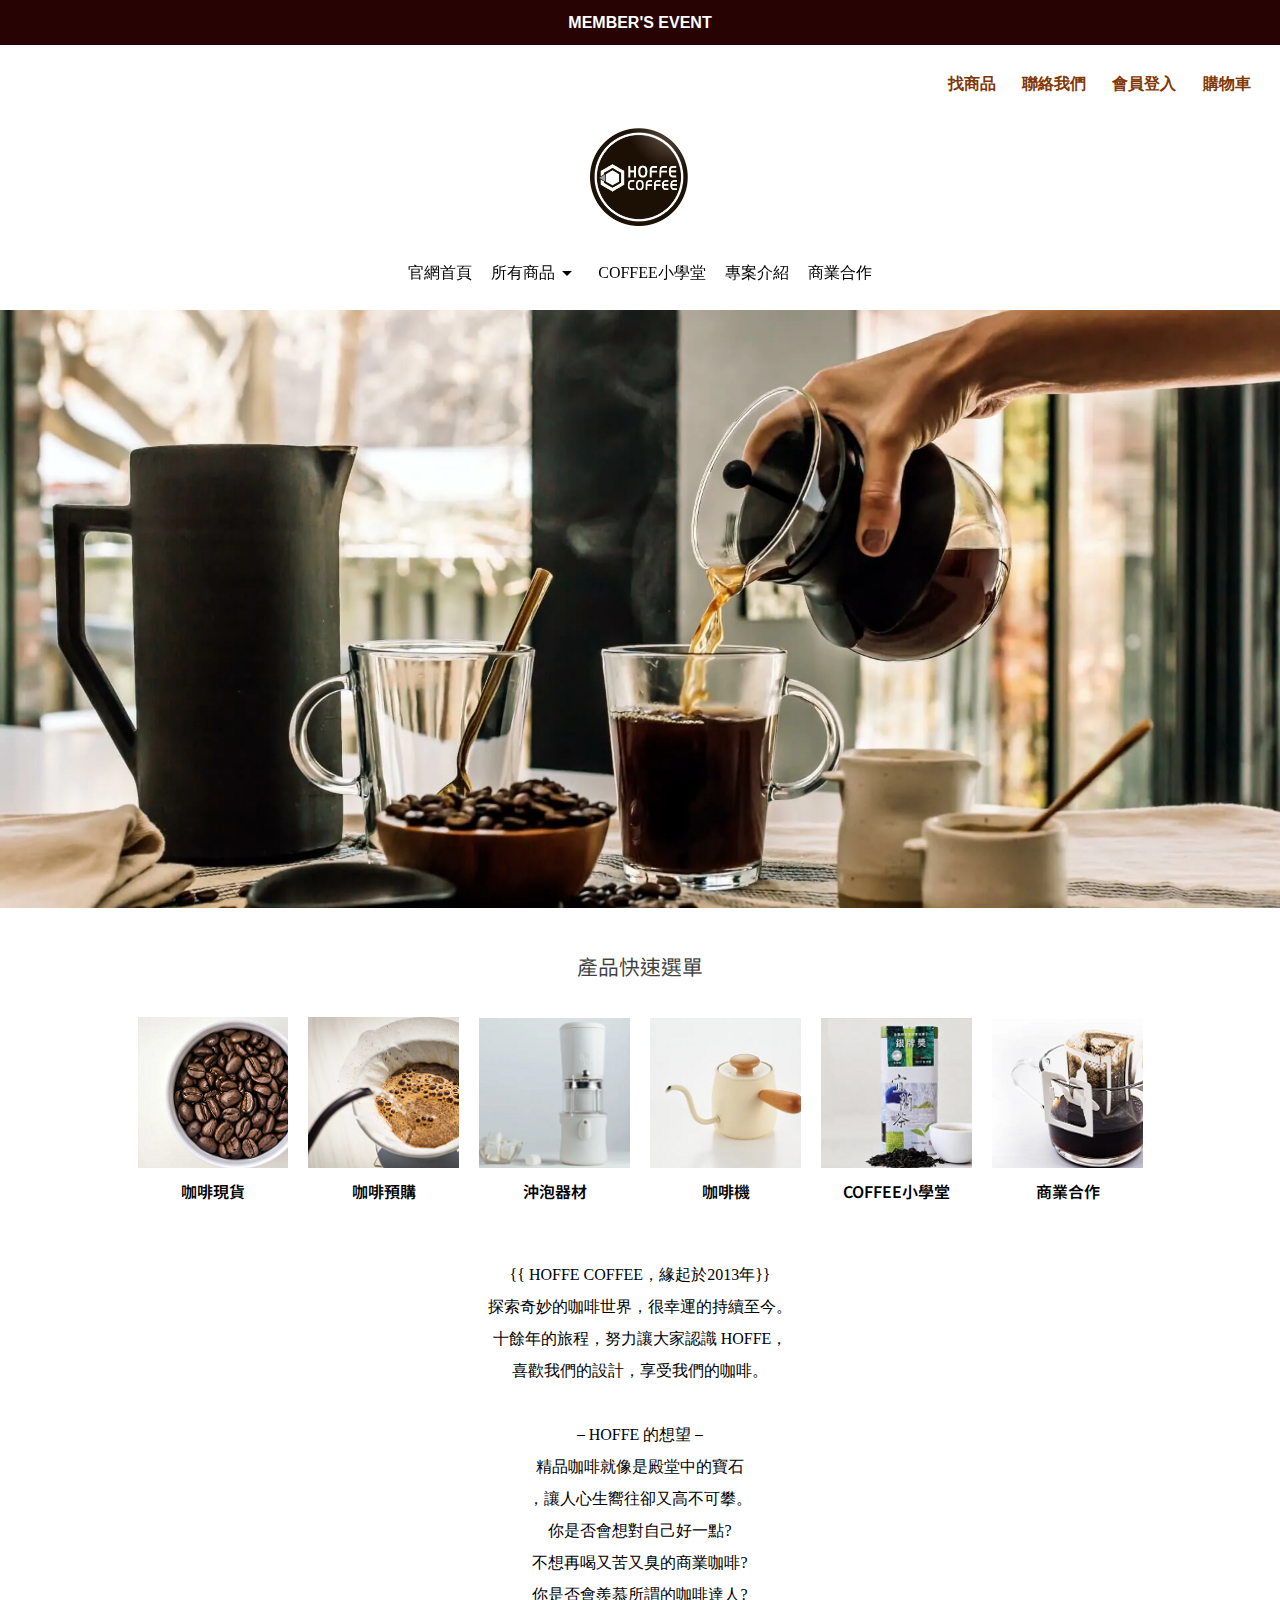
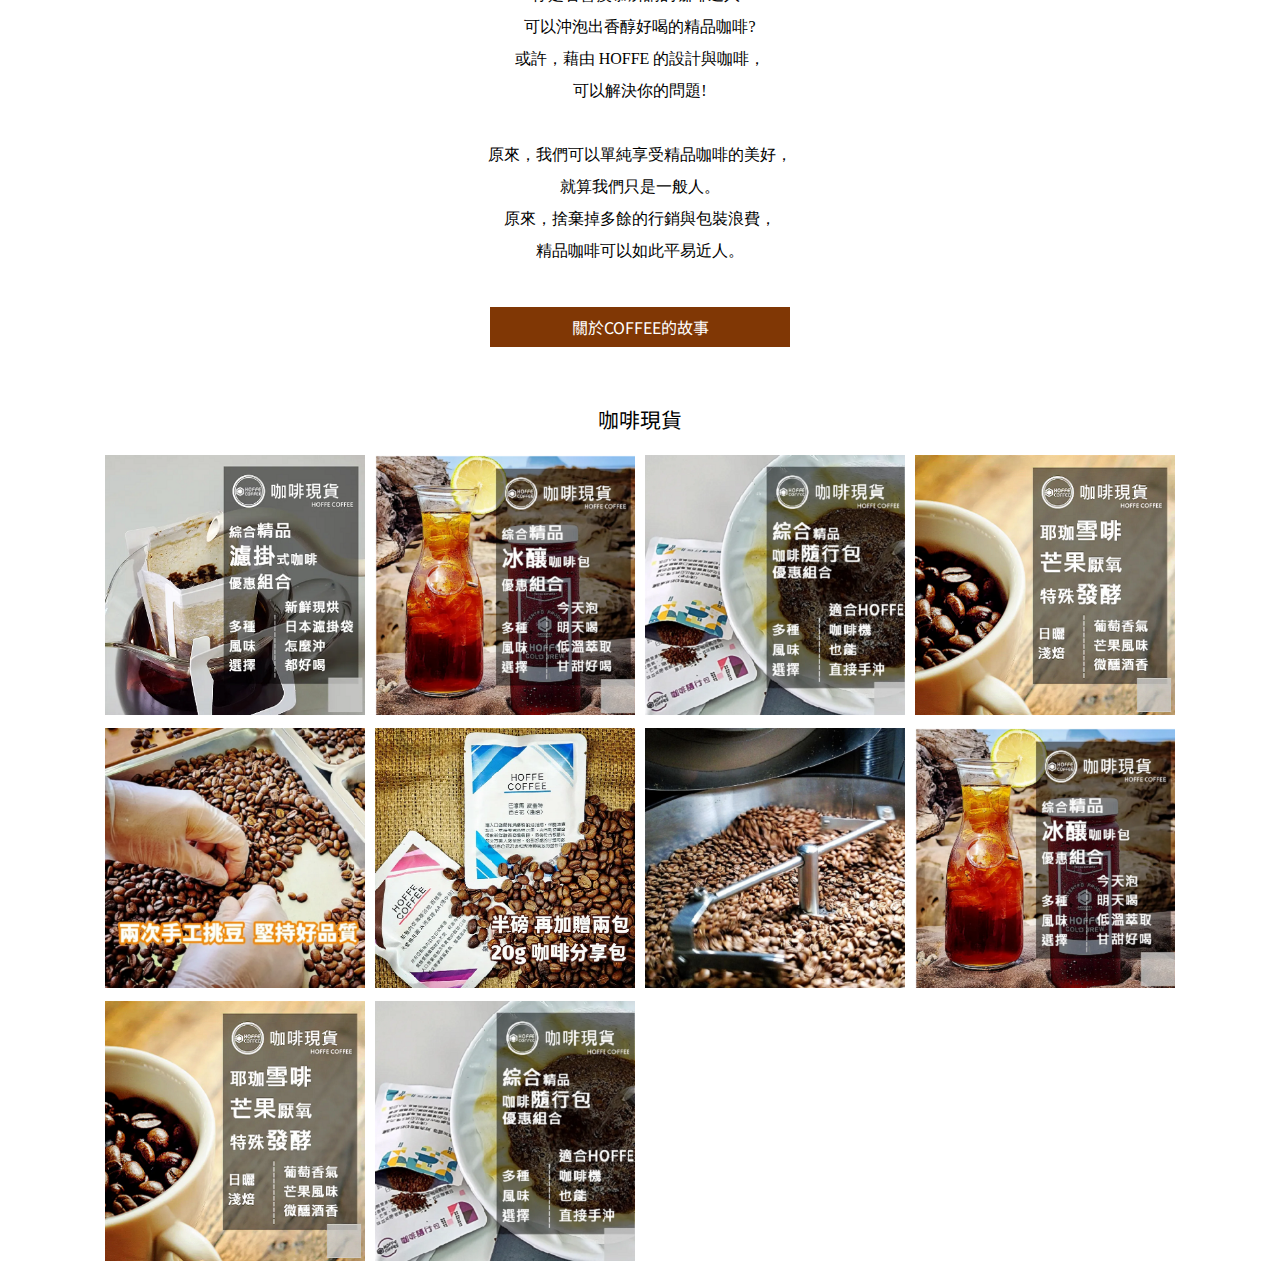
==== commit bf72f565: "update" ====
--- a/index.html
+++ b/index.html
@@ -46,6 +46,9 @@
             </a>
           </li>
         </ul>
+        <div class="material-symbols-outlined"id="menu-icon">
+          menu
+          </div>
       </div>
     </div>
 </div>
--- a/css/index.css
+++ b/css/index.css
@@ -1,10 +1,6 @@
 * {
   box-sizing: border-box;
 }
-body{
-  color:var(--page-text, #333);
-  font-size:calc(16px * var(--font-size-paragraph, 1));
-}
 .bannerContainer{
   background-color: white;
   width:100%;
@@ -47,7 +43,7 @@
 }
 .textInfo{
   color:white;
-  font-size: 1em;
+  font-size: 1rem;
   font-weight: 700;
   font-family: 'arial', sans-serif;
 }
@@ -59,18 +55,6 @@
   margin-block-start: 0.67em;
   margin-block-end: 0.67em;
 }
-.textA{
-  color:#999999;
-  font-size: 3.5em;
-  font-weight: 700;
-  font-family: 'arial', sans-serif;
-}
-.textB{
-  color:#ff8b00;
-  font-family: 'arial', sans-serif;
-  font-size: 2.9em;
-  font-weight: 700;
-}
 .panels{
 display: flex;
 flex-direction: column;
@@ -88,7 +72,7 @@
 .nav>li>a{
   padding: 0 0.75em;
   line-height: 2.5em;
-  font-size:1.1em;
+  font-size:1.1rem;
   font-weight: 700;
   color: rgba(102, 102, 102, 0.85);
   text-decoration:none;
@@ -108,7 +92,10 @@
 }
 .nav>li>a>span{
   color: #803705;
-  font-size:14px;
+  font-size:1rem;
+}
+#menu-icon{
+  display: none;
 }
 .logoContainer{
   text-align: center;
@@ -162,8 +149,7 @@
 .categoryTitle{
   text-align: center;
   font-family: "Noto Sans TC", sans-serif;
-  font-size: 24px;
-  font-weight:400;
+  font-size: calc(1.3rem * var(--font-size-title, 1));
   margin-top: 1em;
   color: rgba(0, 0, 0, 0.753);
 }
@@ -231,7 +217,7 @@
 }
 .productTitle{
   font-family: "Noto Sans TC", sans-serif;
-  font-size: calc(1.5rem * var(--font-size-title, 1));
+  font-size: calc(1.3rem * var(--font-size-title, 1));
   display: flex;
   align-items: center;
   padding:20px;
@@ -247,12 +233,11 @@
 .productList{
   width: 90vw;
   max-width: 1080px;
-  margin: auto;
   display: flex;
   flex-wrap: wrap;
 }
 .productItem{
-  width: calc(25% - 20px);
+  width: calc(25%);
   padding:5px;
   cursor: pointer;
   aspect-ratio: 1;
@@ -262,29 +247,44 @@
   height: 100%;
 }
 @media (max-width: 768px){
-body{
-    color:var(--page-text, #333);
-    font-size:calc(12px * var(--font-size-paragraph, 1));
-}
 .sectionContainer{
   padding:1em 1em;
 }
+.nav>li>a>span{
+  color: #803705;
+  font-size:0.8rem;
+}
+.nav{
+  display: none;
+}
+#menu-icon{
+  display: block;
+}
 .drop-down-menu>li>{
   padding:1em;
   color:black;
   align-items: center;
 }
 .drop-down-menu>li>a{
-  padding:0.2em;
+  padding:0.5em;
+  font-size: calc(0.75rem * var(--font-size-title, 1));
 }
 .drop-down-menu>li>ul{
-  padding:1em;
+  font-size: calc(0.8rem * var(--font-size-title, 1));
+  padding:1em 0.8em;
   color:black;
   align-items: center;
 }
-
 #drop-down-icon{
-  font-size: 16px;
+  font-size: 18px;
+}
+.categoryTitle{
+  text-align: center;
+  font-family: "Noto Sans TC", sans-serif;
+  font-size: calc(1rem * var(--font-size-title, 1));
+  font-weight:400;
+  margin-top: 1em;
+  color: rgba(0, 0, 0, 0.753);
 }
 .categoryItemContainer{
   display:grid;
@@ -299,13 +299,25 @@
   padding: 5px 0px 0px;
   font-family: "Noto Sans TC", sans-serif;
   font-weight: 400;
+  font-size:0.8rem;
+  height: 100%;
+}
+.text{
+  font-size:0.8rem;
+}
+.productTitle{
+  font-family: "Noto Sans TC", sans-serif;
+  font-size: calc(1rem * var(--font-size-title, 1));
+  display: flex;
+  align-items: center;
+  padding:20px;
 }
 .productList{
   display: flex;
   justify-content: center;
 }
 .productItem {
-  width: calc(50% - 30px);
+  width: calc(50%);
 }
 
 }